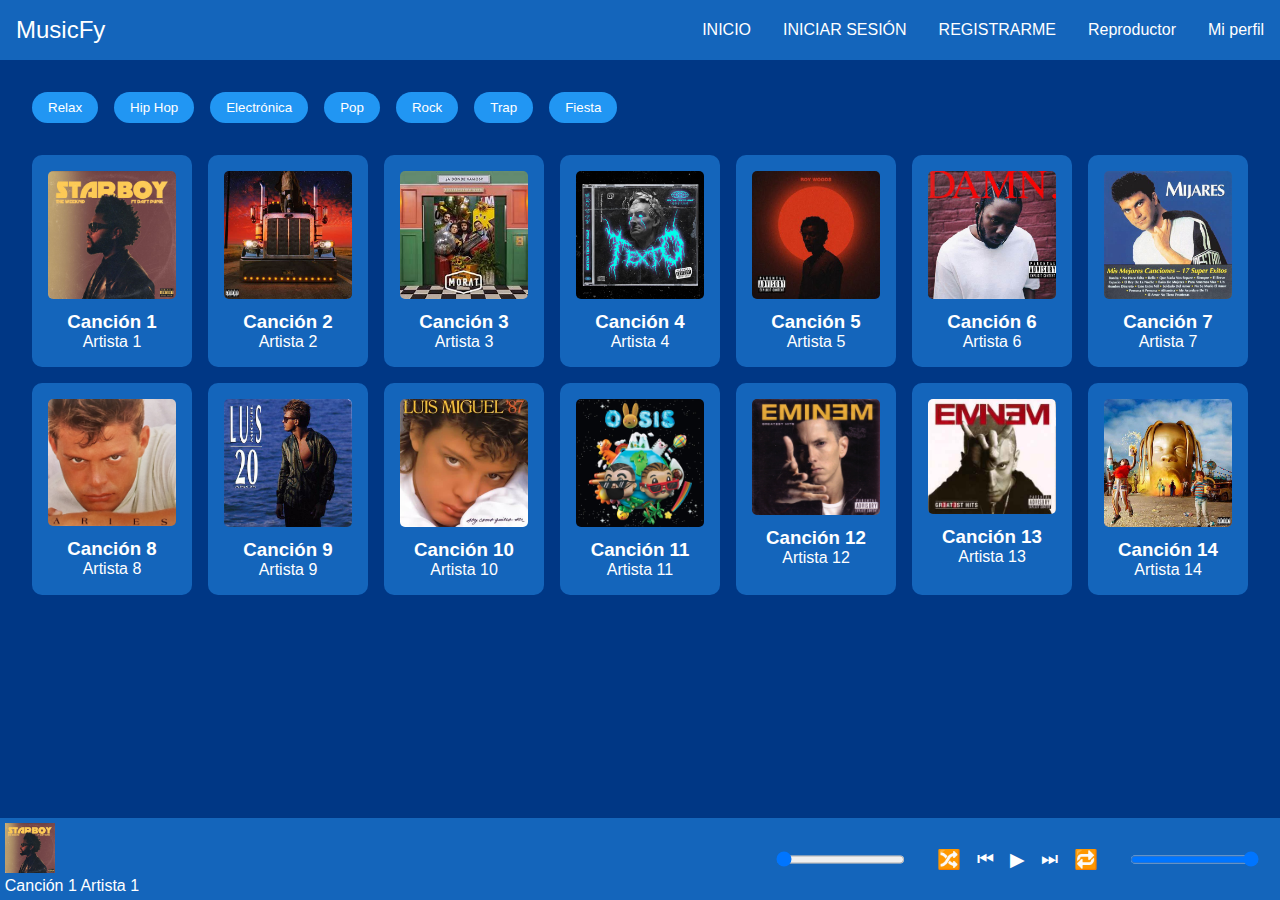
==== index.html @ e893e4dd "Its Alive" ====
<!DOCTYPE html>
<html lang="es">

<head>
    <meta charset="UTF-8">
    <meta name="viewport" content="width=device-width, initial-scale=1.0">
    <title>MusicFy</title>
    <link rel="stylesheet" href="css/styles.css">
</head>

<body>
    <header>
        <nav>
            <a href="index.html" class="logo">MusicFy</a>
            <div class="nav-links">
                <a href="index.html">INICIO</a>
                <a href="login.html">INICIAR SESIÓN</a>
                <a href="register.html">REGISTRARME</a>
                <a href="reproductor.html">Reproductor</a>
                <a href="user.html">Mi perfil</a>
            </div>
        </nav>
    </header>

    <main>
        <div class="genres">
            <button class="genre-btn">Relax</button>
            <button class="genre-btn">Hip Hop</button>
            <button class="genre-btn">Electrónica</button>
            <button class="genre-btn">Pop</button>
            <button class="genre-btn">Rock</button>
            <button class="genre-btn">Trap</button>
            <button class="genre-btn">Fiesta</button>
        </div>

        <div class="music-grid">
            <div class="music-card">
                <img src="images/albums/album1.jpg" alt="Album 1">
                <h3>Canción 1</h3>
                <p>Artista 1</p>
            </div>
            <div class="music-card">
                <img src="images/albums/album2.jpg" alt="Album 2">
                <h3>Canción 2</h3>
                <p>Artista 2</p>
            </div>
            <div class="music-card">
                <img src="images/albums/album3.jpg" alt="Album 3">
                <h3>Canción 3</h3>
                <p>Artista 3</p>
            </div>
            <div class="music-card">
                <img src="images/albums/album4.jpg" alt="Album 4">
                <h3>Canción 4</h3>
                <p>Artista 4</p>
            </div>
            <div class="music-card">
                <img src="images/albums/album5.jpg" alt="Album 5">
                <h3>Canción 5</h3>
                <p>Artista 5</p>
            </div>
            <div class="music-card">
                <img src="images/albums/album6.jpg" alt="Album 6">
                <h3>Canción 6</h3>
                <p>Artista 6</p>
            </div>
            <div class="music-card">
                <img src="images/albums/album7.jpg" alt="Album 7">
                <h3>Canción 7</h3>
                <p>Artista 7</p>
            </div>
            <div class="music-card">
                <img src="images/albums/album8.jpg" alt="Album 8">
                <h3>Canción 8</h3>
                <p>Artista 8</p>
            </div>
            <div class="music-card">
                <img src="images/albums/album9.jpg" alt="Album 9">
                <h3>Canción 9</h3>
                <p>Artista 9</p>
            </div>
            <div class="music-card">
                <img src="images/albums/album10.jpg" alt="Album 10">
                <h3>Canción 10</h3>
                <p>Artista 10</p>
            </div>
            <div class="music-card">
                <img src="images/albums/album11.jpg" alt="Album 10">
                <h3>Canción 11</h3>
                <p>Artista 11</p>
            </div>
            <div class="music-card">
                <img src="images/albums/album12.jpg" alt="Album 10">
                <h3>Canción 12</h3>
                <p>Artista 12</p>
            </div>
            <div class="music-card">
                <img src="images/albums/album13.jpg" alt="Album 10">
                <h3>Canción 13</h3>
                <p>Artista 13</p>
            </div>
            <div class="music-card">
                <img src="images/albums/album14.jpg" alt="Album 10">
                <h3>Canción 14</h3>
                <p>Artista 14</p>
            </div>
 
        </div>
        </div>
    </main>

    <footer class="player">
        <div class="now-playing">
            <img id="album-cover" src="images/albums/album1.jpg" alt="Album cover" class="album-cover">
            <div>
                <span id="current-song">Canción 1</span>
                <span id="current-artist">Artista 1</span>
            </div>
        </div>
        <div class="player-controls">
            <input type="range" id="progress-bar" min="0" max="100" value="0">
            <button class="player-btn" id="shuffle-btn">🔀</button>
            <button class="player-btn" id="prev-btn">⏮</button>
            <button class="player-btn" id="play-btn">▶</button>
            <button class="player-btn" id="next-btn">⏭</button>
            <button class="player-btn" id="repeat-btn">🔁</button>
            <input type="range" id="volume-control" min="0" max="100" value="100">
        </div>
    </footer>

    <script src="js/main.js"></script>
</body>

</html>
---- css/styles.css ----
:root {
    --primary-dark: #003785;
    --primary: #1465bb;
    --primary-light: #2196f3;
    --secondary-light: #81c9fa;
    --accent: #b9ffff;
}

main {
    margin-bottom: 80px; /* Deja espacio para el reproductor */
    overflow-y: auto; /* Permite desplazamiento vertical */
    padding: 1rem;
}



body {
    height: 100vh; /* Asegura que el cuerpo ocupe toda la pantalla */
    display: flex;
    flex-direction: column;
}

footer.player {
    position: fixed;
    bottom: 0;
    width: 100%;
    background-color: var(--primary);
    padding:  0.3rem; /* Cambia estos valores para ajustarlo */
    height: auto; /* Ajusta a su contenido */
}


* {
    margin: 0;
    padding: 0;
    box-sizing: border-box;
    font-family: 'Arial', sans-serif;
}

body {
    background-color: var(--primary-dark);
    color: white;
}

header {
    background-color: var(--primary);
    padding: 1rem;
}

nav {
    display: flex;
    justify-content: space-between;
    align-items: center;
}

.logo {
    color: white;
    font-size: 1.5rem;
    text-decoration: none;
}

.nav-links {
    display: flex;
    gap: 2rem;
}

.nav-links a {
    color: white;
    text-decoration: none;
}

.genres {
    display: flex;
    gap: 1rem;
    padding: 1rem;
    overflow-x: auto;
}

.genre-btn {
    background-color: var(--primary-light);
    color: white;
    border: none;
    padding: 0.5rem 1rem;
    border-radius: 20px;
    cursor: pointer;
}

.genre-btn:hover {
    transform: scale(1.1); /* Agranda ligeramente la tarjeta */
    background-color: var(--primary); /* Cambia el fondo al pasar el cursor */
}

.music-grid {
    display: grid;
    grid-template-columns: repeat(auto-fill, minmax(150px, 1fr));
    gap: 1rem;
    padding: 1rem;
}

.music-card {
    background-color: var(--primary);
    border-radius: 10px;
    padding: 1rem;
    cursor: pointer;
    text-align: center;
    transition: transform 0.3s, background-color 0.3s; /* Transición suave */
}

.music-card:hover {
    transform: scale(1.05); /* Agranda ligeramente la tarjeta */
    background-color: var(--primary-light); /* Cambia el fondo al pasar el cursor */
}


.music-card img {
    width: 100%;
    border-radius: 5px;
    margin-bottom: 0.5rem;
}

.player {
    position: fixed;
    bottom: 0;
    width: 100%;
    background-color: var(--primary);
    padding: 1rem;
    display: flex;
    justify-content: space-between;
    align-items: center;
}

.player-controls {
    display: flex;
    gap: 1rem;
}

.player-btn {
    background: none;
    border: none;
    color: white;
    cursor: pointer;
    font-size: 1.2rem;
}

.form-container {
    max-width: 400px;
    margin: 2rem auto;
    padding: 2rem;
    background-color: var(--primary);
    border-radius: 10px;
}

.form-group {
    margin-bottom: 1rem;
}

.form-group label {
    display: block;
    margin-bottom: 0.5rem;
}

.form-group input {
    width: 100%;
    padding: 0.5rem;
    border: none;
    border-radius: 5px;
}

button[type="submit"] {
    width: 100%;
    padding: 0.5rem;
    background-color: var(--primary-light);
    color: white;
    border: none;
    border-radius: 5px;
    cursor: pointer;
}

.user-profile, .listen-again, .available-music {
    margin: 2rem 0;
    padding: 0 1rem;
}

.album-cover {
    width: 50px;
    height: 50px;
    margin-right: 1rem;
}

#progress-bar, #volume-control {
    width: 100%;
    margin: 0 1rem;
}

.active {
    color: var(--accent);
}


.player-container {
    flex: 1;
    display: flex;
    flex-direction: column;
    align-items: center;
    justify-content: center;
    padding: 2rem;
}

.vinyl-record {
    width: 300px;
    height: 300px;
    background: #000;
    border-radius: 50%;
    margin: 2rem;
    animation: rotate 20s linear infinite;
    animation-play-state: paused;
}

.vinyl-record.playing {
    animation-play-state: running;
}

@keyframes rotate {
    from {
        transform: rotate(0deg);
    }

    to {
        transform: rotate(360deg);
    }
}

.song-info {
    text-align: center;
    margin: 2rem 0;
}

.song-title {
    font-size: 1.5rem;
    margin-bottom: 0.5rem;
}

.artist {
    color: var(--secondary-light);
}

.controls {
    display: flex;
    gap: 2rem;
    margin-top: 2rem;
}

.control-btn {
    background: none;
    border: none;
    color: white;
    font-size: 2rem;
    cursor: pointer;
}

.progress-bar {
    width: 80%;
    height: 4px;
    background: var(--primary);
    margin: 2rem 0;
    cursor: pointer;
}

.progress {
    width: 0%;
    height: 100%;
    background: var(--accent);
    transition: width 0.1s linear;
}

.gif-player {
    width: 100%;
    /* Ajusta al tamaño del contenedor */
    max-width: 300px;
    /* Tamaño máximo del GIF */
    height: auto;
    border-radius: 10px;
    /* Esquinas redondeadas, si lo deseas */
    display: block;
    margin: 0 auto;
    /* Centra el GIF */
}
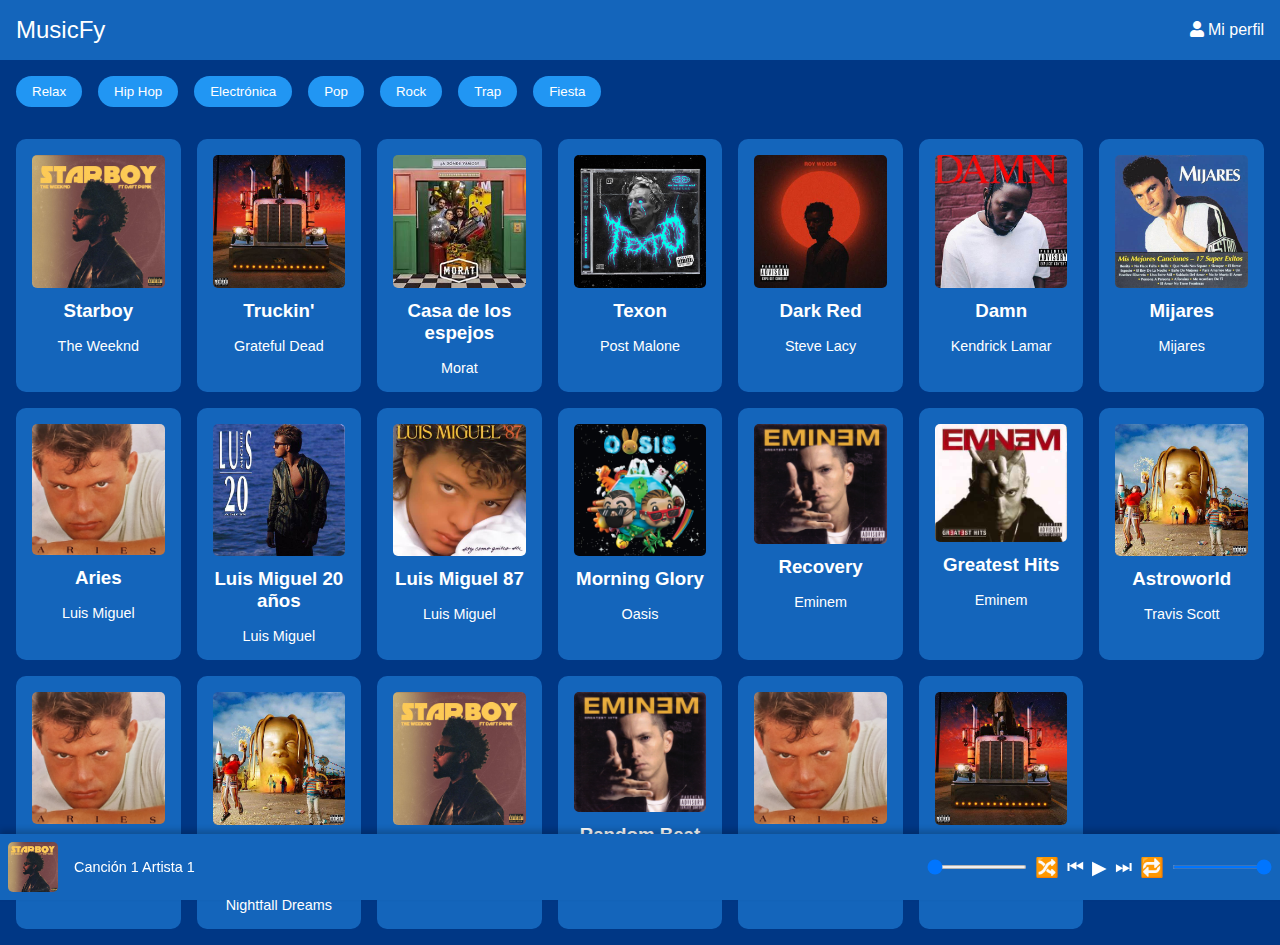
==== commit 4b9b03c1: "bien yo" ====
--- a/index.html
+++ b/index.html
@@ -6,6 +6,8 @@
     <meta name="viewport" content="width=device-width, initial-scale=1.0">
     <title>MusicFy</title>
     <link rel="stylesheet" href="css/styles.css">
+    <link href="https://cdnjs.cloudflare.com/ajax/libs/font-awesome/5.15.4/css/all.min.css" rel="stylesheet">
+
 </head>
 
 <body>
@@ -13,14 +15,13 @@
         <nav>
             <a href="index.html" class="logo">MusicFy</a>
             <div class="nav-links">
-                <a href="index.html">INICIO</a>
-                <a href="login.html">INICIAR SESIÓN</a>
-                <a href="register.html">REGISTRARME</a>
-                <a href="reproductor.html">Reproductor</a>
-                <a href="user.html">Mi perfil</a>
+                <a href="user.html">
+                    <i class="fas fa-user"></i> Mi perfil
+                </a>
             </div>
         </nav>
     </header>
+    
 
     <main>
         <div class="genres">
@@ -33,79 +34,10 @@
             <button class="genre-btn">Fiesta</button>
         </div>
 
-        <div class="music-grid">
-            <div class="music-card">
-                <img src="images/albums/album1.jpg" alt="Album 1">
-                <h3>Canción 1</h3>
-                <p>Artista 1</p>
-            </div>
-            <div class="music-card">
-                <img src="images/albums/album2.jpg" alt="Album 2">
-                <h3>Canción 2</h3>
-                <p>Artista 2</p>
-            </div>
-            <div class="music-card">
-                <img src="images/albums/album3.jpg" alt="Album 3">
-                <h3>Canción 3</h3>
-                <p>Artista 3</p>
-            </div>
-            <div class="music-card">
-                <img src="images/albums/album4.jpg" alt="Album 4">
-                <h3>Canción 4</h3>
-                <p>Artista 4</p>
-            </div>
-            <div class="music-card">
-                <img src="images/albums/album5.jpg" alt="Album 5">
-                <h3>Canción 5</h3>
-                <p>Artista 5</p>
-            </div>
-            <div class="music-card">
-                <img src="images/albums/album6.jpg" alt="Album 6">
-                <h3>Canción 6</h3>
-                <p>Artista 6</p>
-            </div>
-            <div class="music-card">
-                <img src="images/albums/album7.jpg" alt="Album 7">
-                <h3>Canción 7</h3>
-                <p>Artista 7</p>
-            </div>
-            <div class="music-card">
-                <img src="images/albums/album8.jpg" alt="Album 8">
-                <h3>Canción 8</h3>
-                <p>Artista 8</p>
-            </div>
-            <div class="music-card">
-                <img src="images/albums/album9.jpg" alt="Album 9">
-                <h3>Canción 9</h3>
-                <p>Artista 9</p>
-            </div>
-            <div class="music-card">
-                <img src="images/albums/album10.jpg" alt="Album 10">
-                <h3>Canción 10</h3>
-                <p>Artista 10</p>
-            </div>
-            <div class="music-card">
-                <img src="images/albums/album11.jpg" alt="Album 10">
-                <h3>Canción 11</h3>
-                <p>Artista 11</p>
-            </div>
-            <div class="music-card">
-                <img src="images/albums/album12.jpg" alt="Album 10">
-                <h3>Canción 12</h3>
-                <p>Artista 12</p>
-            </div>
-            <div class="music-card">
-                <img src="images/albums/album13.jpg" alt="Album 10">
-                <h3>Canción 13</h3>
-                <p>Artista 13</p>
-            </div>
-            <div class="music-card">
-                <img src="images/albums/album14.jpg" alt="Album 10">
-                <h3>Canción 14</h3>
-                <p>Artista 14</p>
-            </div>
- 
+        <div id="music-grid" class="music-grid">
+            <!-- Las tarjetas se generarán dinámicamente con JavaScript -->
         </div>
+        
         </div>
     </main>
 
@@ -128,6 +60,8 @@
         </div>
     </footer>
 
+    <script src="js/data.js"></script>
+    <script src="js/index.js"></script>
     <script src="js/main.js"></script>
 </body>
 
--- a/css/styles.css
+++ b/css/styles.css
@@ -1,3 +1,4 @@
+/* Variables de color */
 :root {
     --primary-dark: #003785;
     --primary: #1465bb;
@@ -6,30 +7,7 @@
     --accent: #b9ffff;
 }
 
-main {
-    margin-bottom: 80px; /* Deja espacio para el reproductor */
-    overflow-y: auto; /* Permite desplazamiento vertical */
-    padding: 1rem;
-}
-
-
-
-body {
-    height: 100vh; /* Asegura que el cuerpo ocupe toda la pantalla */
-    display: flex;
-    flex-direction: column;
-}
-
-footer.player {
-    position: fixed;
-    bottom: 0;
-    width: 100%;
-    background-color: var(--primary);
-    padding:  0.3rem; /* Cambia estos valores para ajustarlo */
-    height: auto; /* Ajusta a su contenido */
-}
-
-
+/* Reset general */
 * {
     margin: 0;
     padding: 0;
@@ -37,11 +15,170 @@
     font-family: 'Arial', sans-serif;
 }
 
+
+
+
+/* aaaaaaaaaaaaaaaaaaaaaaaaaaaaaaaaaaaaaaaaaaaaaaaaaaaaaaaaaaaaaaaaaaa */
+/* Contenedor principal */
+.carousel-container {
+    position: relative;
+    width: 100%;
+    height: 100vh;
+    display: flex;
+    justify-content: center;
+    align-items: center;
+    overflow: hidden;
+}
+
+/* Wrapper de imágenes */
+.diapo-wrapper {
+    position: absolute;
+    width: 100%;
+    height: 100%;
+    display: flex;
+    justify-content: center;
+    align-items: center;
+}
+
+/* Diapo */
+.diapo {
+    position: absolute;
+    width: 100%;
+    height: 100%;
+    display: flex;
+    justify-content: center;
+    align-items: center;
+    overflow: hidden;
+    opacity: 0;
+    transform: scale(0.8); /* Encoge las diapos no activas */
+    transition: transform 0.8s ease-in-out, opacity 0.8s ease-in-out;
+    z-index: 1;
+}
+
+/* Diapo activa */
+.diapo.active {
+    opacity: 1;
+    transform: scale(1); /* Tamaño completo para la diapo activa */
+    z-index: 2;
+}
+
+/* Imagen */
+.diapo img {
+    width: 100%;
+    height: 100%;
+    object-fit: cover;
+}
+
+/* Degradado */
+.diapo-overlay {
+    position: absolute;
+    top: 0;
+    left: 0;
+    width: 100%;
+    height: 100%;
+    background: 
+        linear-gradient(to right, rgba(0, 0, 0, 0.8), transparent 50%), /* Degradado desde el lado izquierdo */
+        linear-gradient(to top, rgb(0, 55, 133), transparent 70%); /* Degradado desde la parte inferior */
+    z-index: 1;
+}
+
+
+/* Texto */
+.diapo-text {
+    position: absolute;
+    z-index: 2;
+    bottom: 20%;
+    left: 5%;
+    color: white;
+    text-shadow: 0 2px 4px rgba(0, 0, 0, 0.5);
+    text-align: left;
+}
+
+.diapo-text h1 {
+    font-size: 2.5rem;
+    margin-bottom: 0.5rem;
+}
+
+.diapo-text h2 {
+    font-size: 1.5rem;
+}
+
+/* Botones */
+.text-box {
+    position: absolute;
+    bottom: 10%;
+    left: 5%;
+    z-index: 3;
+}
+
+.buttons {
+    display: flex;
+    gap: 1rem;
+}
+
+.btn {
+    padding: 0.8rem 1.5rem;
+    border: none;
+    border-radius: 5px;
+    font-size: 1rem;
+    cursor: pointer;
+    transition: background-color 0.3s ease;
+}
+
+.register-btn {
+    background-color: #2196f3;
+    color: white;
+}
+
+.register-btn:hover {
+    background-color: #1465bb;
+}
+
+.login-btn {
+    background-color: white;
+    color: #2196f3;
+}
+
+.login-btn:hover {
+    background-color: #e0e0e0;
+}
+
+/* Indicadores */
+.diapo-indicators {
+    position: absolute;
+    bottom: 5%;
+    left: 50%;
+    transform: translateX(-50%);
+    display: flex;
+    gap: 0.5rem;
+    z-index: 3;
+}
+
+.indicator {
+    width: 10px;
+    height: 10px;
+    background-color: rgba(255, 255, 255, 0.5);
+    border-radius: 50%;
+    cursor: pointer;
+    transition: background-color 0.3s ease;
+}
+
+.indicator.active {
+    background-color: white;
+}
+
+/* aaaaaaaaaaaaaaaaaaaaaaaaaaaaaaaaaaaaaaaaaaaaaaaaaaaaaaaaaaaaaaaaaaa */
+
+/* Estilo general del cuerpo */
 body {
+    height: 100vh;
+    display: flex;
+    flex-direction: column;
     background-color: var(--primary-dark);
     color: white;
 }
 
+/* Estilos del encabezado */
 header {
     background-color: var(--primary);
     padding: 1rem;
@@ -69,6 +206,118 @@
     text-decoration: none;
 }
 
+/* Contenedor principal del login/registro */
+.login-container {
+    display: flex;
+    height: 100vh;
+    width: 100%;
+}
+
+/* Sección de la imagen */
+.image-section {
+    width: 60%;
+    background: url('../images/albums/fondo.jpg') no-repeat center center;
+    background-size: cover;
+    position: relative;
+}
+
+/* Degradado para la imagen */
+.image-section::after {
+    content: '';
+    position: absolute;
+    top: 0;
+    left: 0;
+    width: 100%;
+    height: 100%;
+    background: linear-gradient(to left, rgba(0, 55, 133, 0.6) 0%, rgba(0, 0, 0, 0) 50%);
+}
+
+/* Sección del formulario */
+.form-section {
+    width: 40%;
+    display: flex;
+    align-items: center;
+    justify-content: center;
+    background-color: var(--primary-dark);
+}
+
+/* Contenedor del formulario */
+.form-container {
+    max-width: 400px;
+    width: 90%;
+    padding: 2rem;
+    background-color: var(--primary);
+    border-radius: 10px;
+    box-shadow: 0px 4px 6px rgba(0, 0, 0, 0.2);
+    text-align: center;
+}
+
+/* Títulos del formulario */
+h2 {
+    font-size: 1.5rem;
+    margin-bottom: 1rem;
+}
+
+/* Estilo de los grupos del formulario */
+.form-group {
+    width: 100%;
+    margin-bottom: 1.5rem;
+}
+
+/* Etiquetas */
+.form-group label {
+    display: block;
+    margin-bottom: 0.5rem;
+    font-weight: bold;
+}
+
+/* Campos de entrada */
+.form-group input {
+    width: 100%;
+    padding: 0.8rem;
+    border: none;
+    border-radius: 5px;
+    font-size: 1rem;
+    background-color: #ffffff;
+}
+
+/* Botón de inicio de sesión */
+button[type="submit"] {
+    width: 100%;
+    padding: 0.8rem;
+    background-color: var(--primary-light);
+    color: white;
+    border: none;
+    border-radius: 5px;
+    cursor: pointer;
+    font-size: 1rem;
+    font-weight: bold;
+    transition: background-color 0.3s ease;
+}
+
+button[type="submit"]:hover {
+    background-color: var(--primary);
+}
+
+/* Enlace de registro */
+p {
+    margin-top: 1rem;
+    font-size: 0.9rem;
+}
+
+p a {
+    color: var(--accent);
+    text-decoration: none;
+    font-weight: bold;
+}
+
+p a:hover {
+    text-decoration: underline;
+}
+
+/* Estilos para el index */
+
+/* Contenedor de los géneros */
 .genres {
     display: flex;
     gap: 1rem;
@@ -76,6 +325,7 @@
     overflow-x: auto;
 }
 
+/* Botones de géneros */
 .genre-btn {
     background-color: var(--primary-light);
     color: white;
@@ -86,10 +336,11 @@
 }
 
 .genre-btn:hover {
-    transform: scale(1.1); /* Agranda ligeramente la tarjeta */
-    background-color: var(--primary); /* Cambia el fondo al pasar el cursor */
-}
-
+    transform: scale(1.1);
+    background-color: var(--primary);
+}
+
+/* Grid de música */
 .music-grid {
     display: grid;
     grid-template-columns: repeat(auto-fill, minmax(150px, 1fr));
@@ -97,20 +348,20 @@
     padding: 1rem;
 }
 
+/* Tarjetas de música */
 .music-card {
     background-color: var(--primary);
     border-radius: 10px;
     padding: 1rem;
     cursor: pointer;
     text-align: center;
-    transition: transform 0.3s, background-color 0.3s; /* Transición suave */
+    transition: transform 0.3s, background-color 0.3s;
 }
 
 .music-card:hover {
-    transform: scale(1.05); /* Agranda ligeramente la tarjeta */
-    background-color: var(--primary-light); /* Cambia el fondo al pasar el cursor */
-}
-
+    transform: scale(1.05);
+    background-color: var(--primary-light);
+}
 
 .music-card img {
     width: 100%;
@@ -118,170 +369,354 @@
     margin-bottom: 0.5rem;
 }
 
-.player {
+/* Estilos para el reproductor */
+
+.player-container {
+    display: flex;
+    flex-direction: column;
+    align-items: center;
+    justify-content: center;
+    height: 100%;
+    text-align: center;
+    padding: 2rem;
+    background-color: var(--primary-dark);
+}
+
+.gif-player {
+    width: 100%;
+    max-width: 300px;
+    height: auto;
+    border-radius: 10px;
+}
+
+.song-info {
+    margin: 2rem 0;
+}
+
+.song-title {
+    font-size: 1.5rem;
+    font-weight: bold;
+    margin-bottom: 0.5rem;
+}
+
+.artist {
+    color: var(--secondary-light);
+}
+
+.progress-bar {
+    width: 80%;
+    height: 4px;
+    background-color: var(--primary);
+    margin: 1rem 0;
+    position: relative;
+}
+
+.progress {
+    height: 100%;
+    background-color: var(--accent);
+    width: 0%;
+    transition: width 0.3s ease;
+}
+
+.controls {
+    display: flex;
+    justify-content: center;
+    gap: 2rem;
+    margin-top: 1rem;
+}
+
+.control-btn {
+    background: none;
+    border: none;
+    color: white;
+    font-size: 2rem;
+    cursor: pointer;
+}
+
+.control-btn:hover {
+    transform: scale(1.2);
+}
+
+/* Responsivo */
+@media (max-width: 768px) {
+    .login-container {
+        flex-direction: column;
+    }
+
+    .image-section {
+        width: 100%;
+        height: 50vh;
+    }
+
+    .form-section {
+        width: 100%;
+        height: 50vh;
+    }
+
+    .form-container {
+        max-width: 300px;
+    }
+}
+/* Estilo general del reproductor */
+footer.player {
     position: fixed;
     bottom: 0;
     width: 100%;
     background-color: var(--primary);
-    padding: 1rem;
+    padding: 0.5rem;
     display: flex;
     justify-content: space-between;
     align-items: center;
-}
-
-.player-controls {
+    box-shadow: 0 -4px 6px rgba(0, 0, 0, 0.2);
+    z-index: 10;
+}
+
+/* Animación de movimiento circular */
+@keyframes circular-motion {
+    0% {
+        transform: translateX(0px) translateY(0px);
+    }
+    25% {
+        transform: translateX(2px) translateY(-5px);
+    }
+    50% {
+        transform: translateX(0px) translateY(-10px);
+    }
+    75% {
+        transform: translateX(-2px) translateY(-5px);
+    }
+    100% {
+        transform: translateX(0px) translateY(0px);
+    }
+}
+
+/* Botones de iconos */
+.icon-btn {
+    background: none;
+    border: none;
+    color: white;
+    font-size: 1.5rem;
+    cursor: pointer;
+    transition: transform 0.3s ease;
+    margin: 0 0.5rem;
+}
+
+.icon-btn:hover {
+    transform: scale(1.2);
+}
+
+/* Contenedor del título de la canción y botones */
+.song-title-container {
+    display: flex;
+    justify-content: space-between;
+    align-items: center;
+    gap: 1rem; /* Espaciado uniforme */
+    width: 100%;
+    margin: 1rem 0;
+}
+
+/* Botones de iconos */
+.icon-btn {
+    background: none;
+    border: none;
+    color: white;
+    font-size: 1.5rem;
+    cursor: pointer;
+    transition: transform 0.3s ease;
+}
+
+.icon-btn:hover {
+    transform: scale(1.2);
+}
+
+
+
+
+
+
+
+/* Text box */
+.text-box {
+    position: absolute;
+    bottom: 10%;
+    left: 5%;
+    z-index: 3;
+    color: white;
+}
+
+.text-box h1 {
+    font-size: 2.5rem;
+    margin-bottom: 0.5rem;
+}
+
+.text-box h2 {
+    font-size: 1.5rem;
+    margin-bottom: 1.5rem;
+}
+
+.buttons {
     display: flex;
     gap: 1rem;
 }
 
-.player-btn {
+.btn {
+    padding: 0.8rem 1.5rem;
+    border: none;
+    border-radius: 5px;
+    font-size: 1rem;
+    cursor: pointer;
+    transition: background-color 0.3s ease;
+}
+
+.register-btn {
+    background-color: #2196f3;
+    color: white;
+}
+
+.register-btn:hover {
+    background-color: #1465bb;
+}
+
+.login-btn {
+    background-color: #fff;
+    color: #2196f3;
+}
+
+.login-btn:hover {
+    background-color: #e0e0e0;
+}
+
+
+.btn-logout {
+    display: block;
+    margin: 1rem auto;
+    padding: 0.8rem 1.5rem;
+    background-color: var(--primary-light);
+    color: white;
+    border: none;
+    border-radius: 5px;
+    font-size: 1rem;
+    cursor: pointer;
+    text-align: center;
+    transition: background-color 0.3s ease;
+}
+
+.btn-logout:hover {
+    background-color: var(--primary);
+}
+
+/* Título centrado */
+.song-title {
+    flex: 1; /* Hace que el título ocupe todo el espacio disponible */
+    text-align: center;
+    font-size: 1.2rem;
+    font-weight: bold;
+    color: white;
+}
+
+/* Contenedor principal para los botones y el título */
+.song-controls-container {
+    display: flex;
+    justify-content: space-between; /* Espacia los elementos uniformemente */
+    align-items: center; /* Alinea verticalmente */
+    gap: 1rem; /* Espaciado entre los elementos */
+    width: 70%; /* Ocupa el 70% del ancho del contenedor padre */
+    margin: 1rem auto; /* Centra horizontalmente */
+}
+
+
+/* Botones de iconos */
+.icon-btn {
     background: none;
     border: none;
     color: white;
-    cursor: pointer;
+    font-size: 1.5rem;
+    cursor: pointer;
+    transition: transform 0.3s ease;
+}
+
+.icon-btn:hover {
+    transform: scale(1.2); /* Efecto al pasar el cursor */
+}
+
+/* Título de la canción */
+.song-title {
     font-size: 1.2rem;
-}
-
-.form-container {
-    max-width: 400px;
-    margin: 2rem auto;
-    padding: 2rem;
-    background-color: var(--primary);
+    font-weight: bold;
+    color: white;
+    text-align: center; /* Opcional, asegura que el texto del título esté centrado */
+    flex-grow: 1; /* Hace que el título ocupe el espacio restante */
+}
+
+/* Contenedor de título de canción e íconos */
+.song-title-container {
+    display: flex;
+    justify-content: space-between;
+    align-items: center;
+    width: 100%;
+    margin: 1rem 0;
+}
+
+/* Botón de corazón activo */
+.icon-btn.active {
+    color: red; /* Cambia el color a rojo cuando está activo */
+}
+
+/* Imagen en el reproductor */
+.gif-player {
+    width: 100%;
+    max-width: 300px;
+    height: auto;
     border-radius: 10px;
-}
-
-.form-group {
-    margin-bottom: 1rem;
-}
-
-.form-group label {
     display: block;
-    margin-bottom: 0.5rem;
-}
-
-.form-group input {
-    width: 100%;
-    padding: 0.5rem;
-    border: none;
-    border-radius: 5px;
-}
-
-button[type="submit"] {
-    width: 100%;
-    padding: 0.5rem;
-    background-color: var(--primary-light);
-    color: white;
-    border: none;
-    border-radius: 5px;
-    cursor: pointer;
-}
-
-.user-profile, .listen-again, .available-music {
-    margin: 2rem 0;
-    padding: 0 1rem;
+    margin: 0 auto;
+    animation: circular-motion 3s infinite ease-in-out; /* Aplica la animación */
+}
+
+/* Sección de la canción en reproducción */
+.now-playing {
+    display: flex;
+    align-items: center;
+    gap: 1rem;
+    color: white;
+    font-size: 0.9rem;
 }
 
 .album-cover {
     width: 50px;
     height: 50px;
-    margin-right: 1rem;
-}
-
-#progress-bar, #volume-control {
-    width: 100%;
-    margin: 0 1rem;
-}
-
-.active {
-    color: var(--accent);
-}
-
-
-.player-container {
-    flex: 1;
-    display: flex;
-    flex-direction: column;
-    align-items: center;
-    justify-content: center;
-    padding: 2rem;
-}
-
-.vinyl-record {
-    width: 300px;
-    height: 300px;
-    background: #000;
-    border-radius: 50%;
-    margin: 2rem;
-    animation: rotate 20s linear infinite;
-    animation-play-state: paused;
-}
-
-.vinyl-record.playing {
-    animation-play-state: running;
-}
-
-@keyframes rotate {
-    from {
-        transform: rotate(0deg);
-    }
-
-    to {
-        transform: rotate(360deg);
-    }
-}
-
-.song-info {
-    text-align: center;
-    margin: 2rem 0;
-}
-
-.song-title {
-    font-size: 1.5rem;
-    margin-bottom: 0.5rem;
-}
-
-.artist {
-    color: var(--secondary-light);
-}
-
-.controls {
-    display: flex;
-    gap: 2rem;
-    margin-top: 2rem;
-}
-
-.control-btn {
+    border-radius: 5px;
+}
+
+/* Controles del reproductor */
+.player-controls {
+    display: flex;
+    align-items: center;
+    gap: 0.5rem;
+    color: white;
+}
+
+.player-btn {
     background: none;
     border: none;
     color: white;
-    font-size: 2rem;
-    cursor: pointer;
-}
-
-.progress-bar {
-    width: 80%;
+    cursor: pointer;
+    font-size: 1.2rem;
+    transition: transform 0.3s;
+}
+
+.player-btn:hover {
+    transform: scale(1.2);
+}
+
+/* Barra de progreso y volumen */
+#progress-bar,
+#volume-control {
+    width: 100px;
     height: 4px;
-    background: var(--primary);
-    margin: 2rem 0;
-    cursor: pointer;
-}
-
-.progress {
-    width: 0%;
-    height: 100%;
-    background: var(--accent);
-    transition: width 0.1s linear;
-}
-
-.gif-player {
-    width: 100%;
-    /* Ajusta al tamaño del contenedor */
-    max-width: 300px;
-    /* Tamaño máximo del GIF */
-    height: auto;
+    background: var(--primary-light);
+    outline: none;
+    border: none;
+    cursor: pointer;
     border-radius: 10px;
-    /* Esquinas redondeadas, si lo deseas */
-    display: block;
-    margin: 0 auto;
-    /* Centra el GIF */
-}+}
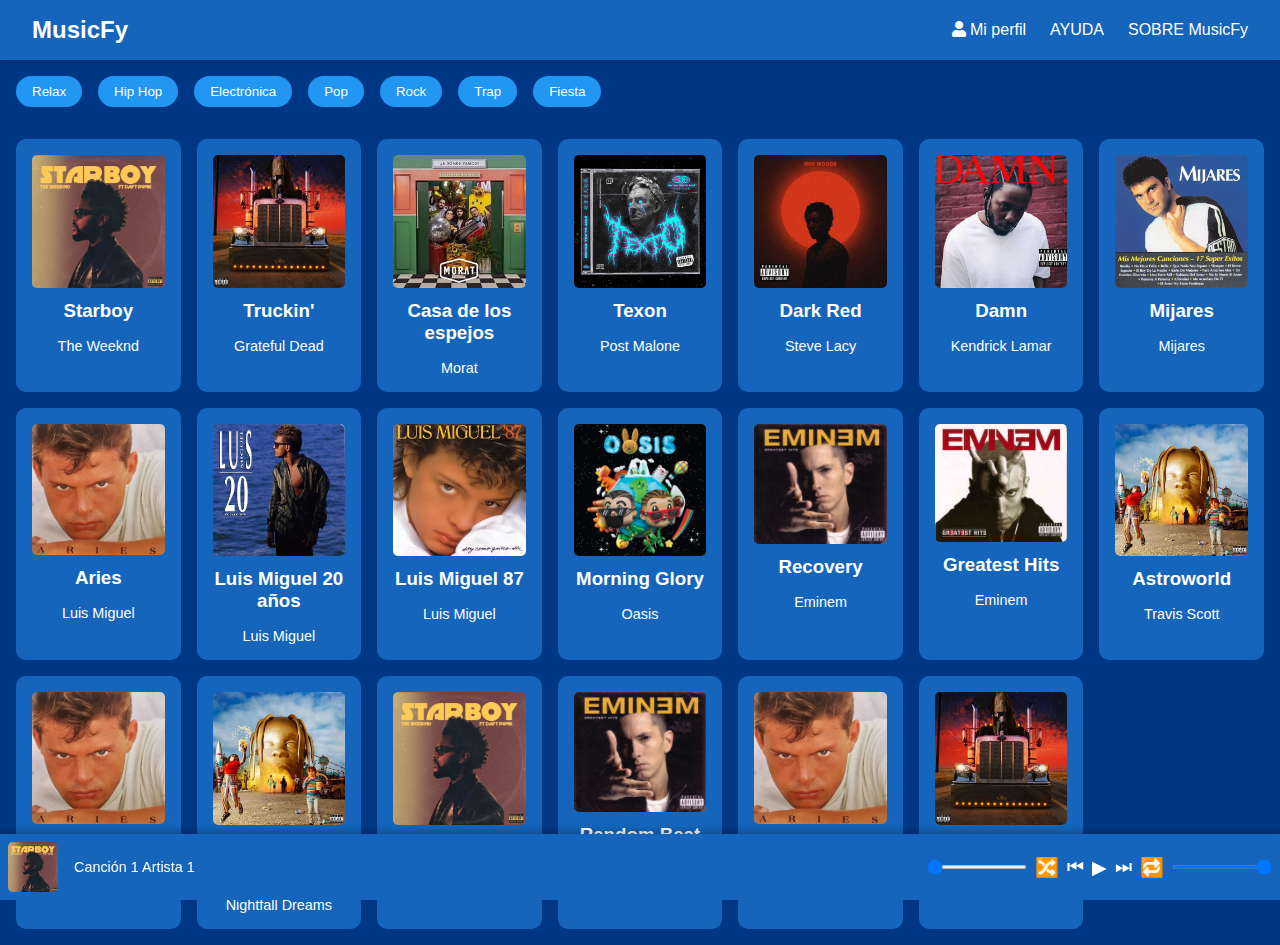
==== commit 0d834494: "Actualizacion zero" ====
--- a/index.html
+++ b/index.html
@@ -11,17 +11,17 @@
 </head>
 
 <body>
-    <header>
-        <nav>
-            <a href="index.html" class="logo">MusicFy</a>
-            <div class="nav-links">
-                <a href="user.html">
-                    <i class="fas fa-user"></i> Mi perfil
-                </a>
-            </div>
-        </nav>
+
+
+    <header class="navbar">
+        <a href="index.html" class="logo">MusicFy</a>
+        <div class="nav-links">
+            <a href="user.html">
+                <i class="fas fa-user"></i> Mi perfil
+            </a> <a href="#" id="helpLink">AYUDA</a>
+            <a href="about-musicfy.html" id="">SOBRE MusicFy</a>
+        </div>
     </header>
-    
 
     <main>
         <div class="genres">
@@ -37,7 +37,7 @@
         <div id="music-grid" class="music-grid">
             <!-- Las tarjetas se generarán dinámicamente con JavaScript -->
         </div>
-        
+
         </div>
     </main>
 
--- a/css/styles.css
+++ b/css/styles.css
@@ -15,6 +15,91 @@
     font-family: 'Arial', sans-serif;
 }
 
+.terms {
+    display: inline-flex; /* Cambia a inline-flex para evitar ocupar todo el ancho */
+    align-items: center; /* Alinea el texto y el checkbox verticalmente */
+    gap: 0.5rem; /* Espaciado entre el checkbox y el texto */
+    font-size: 0.9rem; /* Ajusta el tamaño del texto */
+    width: auto; /* Asegúrate de que solo ocupe el ancho necesario */
+}
+
+.terms input[type="checkbox"] {
+    margin: 0; /* Elimina márgenes del checkbox */
+}
+
+.terms label {
+    margin: 0; /* Asegúrate de que no haya márgenes adicionales en el label */
+    white-space: nowrap; /* Evita que el texto se rompa en varias líneas */
+}
+
+
+
+.terms a {
+    color: var(--accent); /* Ajusta el color del enlace */
+    text-decoration: none;
+    font-weight: bold;
+}
+
+.terms a:hover {
+    text-decoration: underline;
+}
+
+/* Botón de registro deshabilitado */
+.register-btn[disabled] {
+    background-color: #7a80a5; /* Color gris para el botón deshabilitado */
+    cursor: not-allowed;
+}
+
+/* Botón de registro habilitado */
+.register-btn {
+    width: 100%;
+    padding: 0.8rem;
+    background-color: var(--primary-light);
+    color: white;
+    border: none;
+    border-radius: 5px;
+    cursor: pointer;
+    font-size: 1rem;
+    font-weight: bold;
+    transition: background-color 0.3s ease;
+}
+
+.register-btn:hover {
+    background-color: var(--primary);
+    border: 1px solid rgb(255, 255, 255); /* Borde negro */
+}
+
+.about-musicfy-header {
+    margin: 2rem auto;
+    padding: 1rem;
+    text-align: left;
+    max-width: 800px;
+}
+
+.about-musicfy-title {
+    font-size: 2rem;
+    font-weight: bold;
+    margin-bottom: 1rem;
+    text-align: center; /* Centra el título */
+}
+
+.about-musicfy-subtitle {
+    font-size: 1rem;
+    line-height: 1.6; /* Mejora la legibilidad */
+    text-align: justify; /* Justifica el texto */
+    margin-bottom: 1rem;
+}
+
+.about-musicfy-list {
+    font-size: 1rem;
+    line-height: 1.6;
+    margin-left: 1.5rem; /* Agrega un margen izquierdo para alinear la lista */
+    list-style-type: disc; /* Usa puntos como viñetas */
+}
+
+.about-musicfy-list li {
+    margin-bottom: 0.5rem; /* Espaciado entre los elementos de la lista */
+}
 
 
 
@@ -266,10 +351,13 @@
 
 /* Etiquetas */
 .form-group label {
-    display: block;
-    margin-bottom: 0.5rem;
-    font-weight: bold;
-}
+    display: block; /* Asegura que el label ocupe toda la línea */
+    text-align: left; /* Alinea el texto a la izquierda */
+    margin-bottom: 0.5rem; /* Agrega un pequeño espacio debajo del label */
+    font-weight: bold; /* Opcional: Resalta el texto */
+    color: white; /* Ajusta el color si es necesario */
+}
+
 
 /* Campos de entrada */
 .form-group input {
@@ -720,3 +808,194 @@
     cursor: pointer;
     border-radius: 10px;
 }
+
+
+
+/* MusicFyyyyyyyyyyyyyyyyyyyyyyyyyyyyyyyyyyyyyyyyyyyyyy */
+
+.about-musicfy-container {
+    max-width: 1200px;
+    margin: 0 auto;
+    padding: 2rem;
+}
+
+.about-musicfy-header {
+    text-align: center;
+    margin-bottom: 3rem;
+}
+
+.about-musicfy-title {
+    font-size: 3rem;
+    color: var(--accent);
+    margin-bottom: 1rem;
+}
+
+.about-musicfy-subtitle {
+    font-size: 1.5rem;
+    color: var(--secondary-light);
+}
+
+.about-musicfy-section {
+    margin-bottom: 4rem;
+}
+
+.about-musicfy-section-title {
+    font-size: 2rem;
+    color: var(--accenta);
+    margin-bottom: 1rem;
+}
+
+.swiper {
+    width: 100%;
+    height: 400px;
+}
+
+.swiper-slide {
+    display: flex;
+    flex-direction: column;
+    align-items: center;
+    justify-content: center;
+    background-color: var(--primary);
+    border-radius: 10px;
+    padding: 2rem;
+}
+
+.swiper-slide img {
+    width: 100%;
+    max-width: 300px;
+    height: auto;
+    border-radius: 10px;
+    margin-bottom: 1rem;
+}
+
+.swiper-slide p {
+    text-align: center;
+    font-size: 1.2rem;
+    color: white;
+}
+
+.swiper-button-next, .swiper-button-prev {
+    color: var(--accent);
+}
+
+.swiper-pagination-bullet-active {
+    background-color: var(--accent);
+}
+
+/* Bloque de error siuuuuuuuuuuuuuuuuuu */
+.block-state-container {
+    display: flex;
+    flex-direction: column;
+    align-items: center;
+    justify-content: center;
+    height: 100vh;
+    text-align: center;
+    background-color: var(--primary-dark);
+}
+
+.block-state-icon {
+    font-size: 5rem;
+    margin-bottom: 1rem;
+    color: var(--accent);
+}
+
+.block-state-title {
+    font-size: 2rem;
+    margin-bottom: 1rem;
+    color: var(--secondary-light);
+}
+
+.block-state-message {
+    font-size: 1.2rem;
+    margin-bottom: 2rem;
+    max-width: 600px;
+}
+
+.block-state-button {
+    background-color: var(--primary-light);
+    color: white;
+    border: none;
+    padding: 0.8rem 1.5rem;
+    font-size: 1rem;
+    border-radius: 5px;
+    cursor: pointer;
+    transition: background-color 0.3s ease;
+}
+
+.block-state-button:hover {
+    background-color: var(--primary);
+}
+
+
+/* Estilo para la barra de navegación resposiveeeeeeeeee */
+
+/* Estilo para la barra de navegación */
+.navbar {
+    display: flex;
+    justify-content: space-between; /* Espacia los elementos: logo a la izquierda, enlaces a la derecha */
+    align-items: center;
+    padding: 1rem 2rem; /* Espaciado interno */
+    background-color: var(--primary); /* Cambia el color de fondo según tu diseño */
+    color: white;
+    box-shadow: 0 4px 6px rgba(0, 0, 0, 0.1); /* Opcional: agrega un sombreado elegante */
+}
+
+/* Estilo para el logo */
+.navbar .logo {
+    font-size: 1.5rem;
+    font-weight: bold;
+    text-decoration: none;
+    color: white;
+}
+
+/* Contenedor de enlaces */
+.navbar .nav-links {
+    display: flex;
+    gap: 1.5rem; /* Espaciado entre los enlaces */
+    margin-left: auto; /* Empuja los enlaces hacia la derecha */
+}
+
+/* Enlaces individuales */
+.navbar .nav-links a {
+    text-decoration: none;
+    color: white;
+    font-size: 1rem;
+    transition: color 0.3s ease;
+}
+
+.navbar .nav-links a:hover {
+    color: var(--accent); /* Cambia de color al pasar el cursor */
+}
+
+.google-login {
+    margin-top: 1.5rem;
+    display: flex; /* Activa Flexbox */
+    justify-content: center; /* Centra horizontalmente el contenido */
+    text-align: center;
+}
+
+
+.google-login button {
+    display: flex;
+    align-items: center;
+    justify-content: center;
+    gap: 0.5rem; /* Espaciado entre el texto y el logo */
+    background-color: #ffffff;
+    color: #000000;
+    border: 1px solid #dcdcdc;
+    border-radius: 5px;
+    padding: 0.8rem 1rem;
+    font-size: 1rem;
+    cursor: pointer;
+    transition: background-color 0.3s ease, box-shadow 0.3s ease;
+}
+
+.google-login button:hover {
+    background-color: #f5f5f5;
+    box-shadow: 0px 4px 6px rgba(0, 0, 0, 0.1);
+}
+
+.google-login button img.google-logo {
+    width: 20px;
+    height: 20px;
+}
